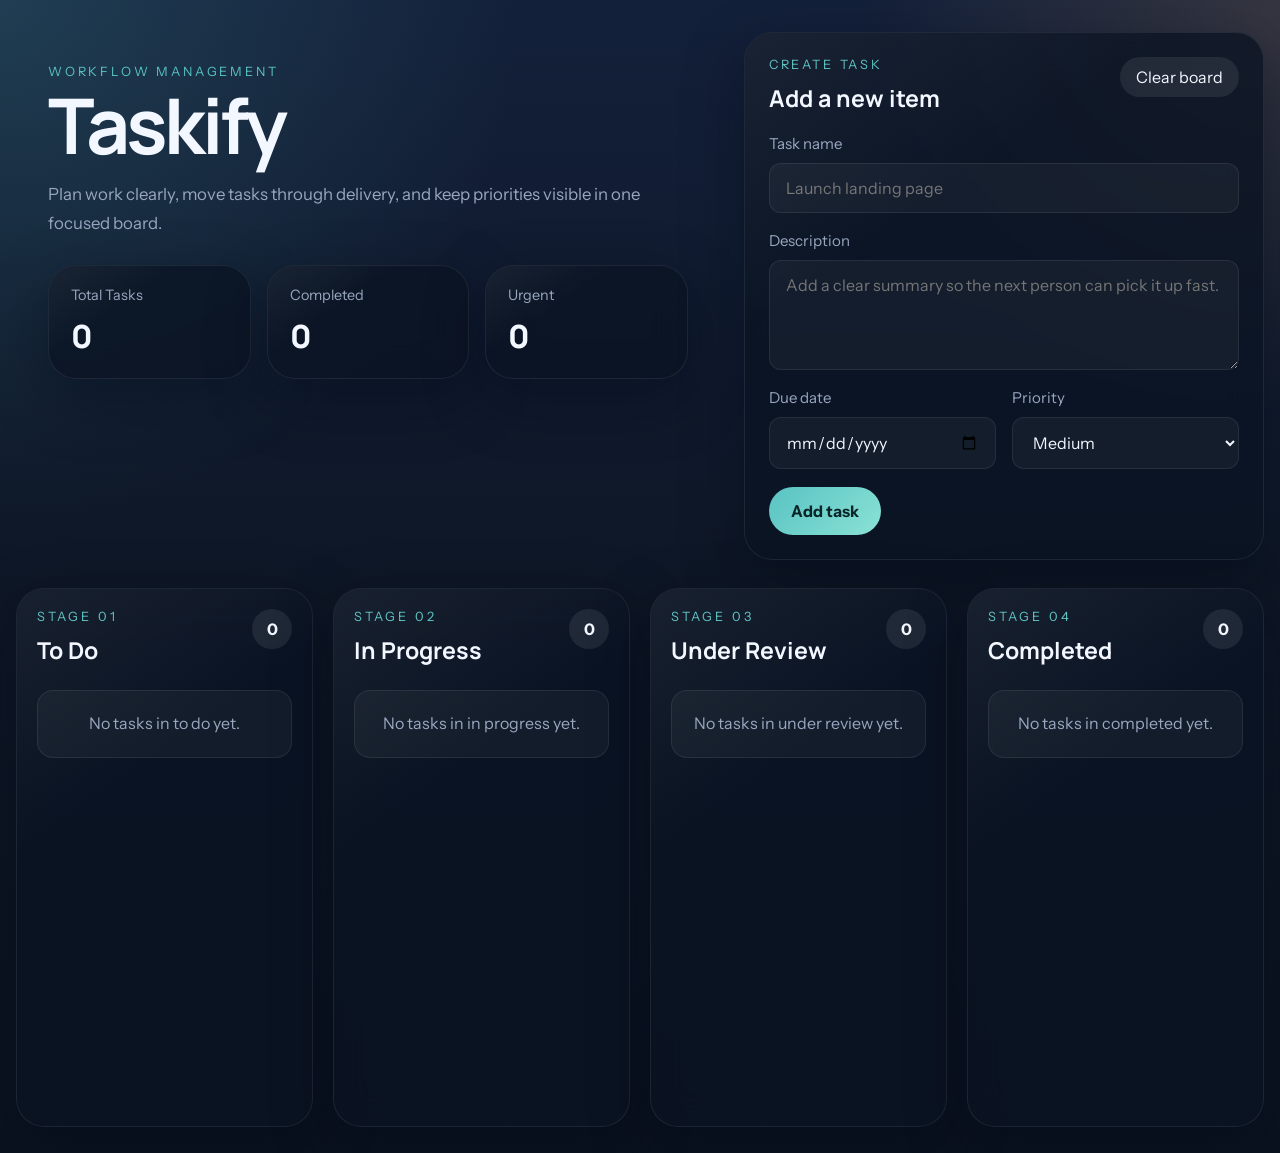
==== taskify.html @ ca89132d "Refactor Taskify into polished workflow dashboard" ====
<!DOCTYPE html>
<html lang="en">
<head>
    <meta charset="UTF-8">
    <meta http-equiv="refresh" content="0; url=index.html">
    <meta name="viewport" content="width=device-width, initial-scale=1.0">
    <title>Taskify</title>
</head>
<body>
    <p>Redirecting to <a href="index.html">Taskify</a>...</p>
</body>
</html>
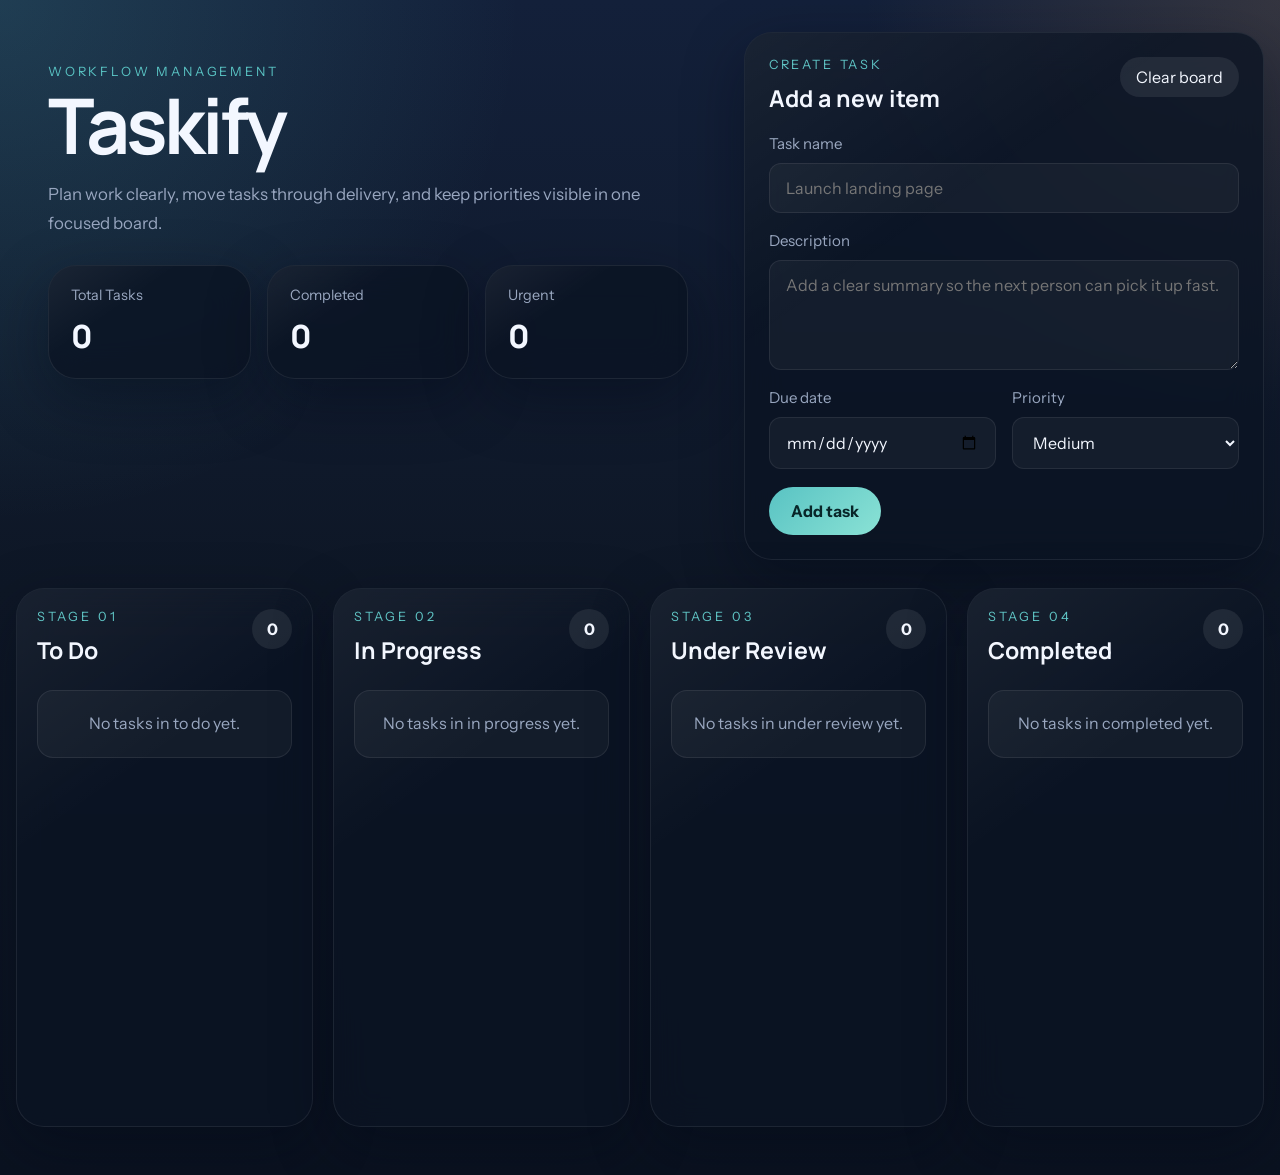
==== commit 88be5aed: "Restore taskify.html as main app entry" ====
--- a/taskify.html
+++ b/taskify.html
@@ -2,11 +2,155 @@
 <html lang="en">
 <head>
     <meta charset="UTF-8">
-    <meta http-equiv="refresh" content="0; url=index.html">
     <meta name="viewport" content="width=device-width, initial-scale=1.0">
-    <title>Taskify</title>
+    <title>Taskify | Workflow Dashboard</title>
+    <meta
+        name="description"
+        content="Taskify is a lightweight workflow dashboard for organizing tasks across the delivery pipeline."
+    >
+    <link rel="preconnect" href="https://fonts.googleapis.com">
+    <link rel="preconnect" href="https://fonts.gstatic.com" crossorigin>
+    <link
+        href="https://fonts.googleapis.com/css2?family=Instrument+Sans:wght@400;500;600;700&family=Manrope:wght@500;700;800&display=swap"
+        rel="stylesheet"
+    >
+    <link rel="stylesheet" href="style.css">
 </head>
 <body>
-    <p>Redirecting to <a href="index.html">Taskify</a>...</p>
+    <div class="app-shell">
+        <header class="hero">
+            <div class="hero__copy">
+                <p class="eyebrow">Workflow Management</p>
+                <h1>Taskify</h1>
+                <p class="hero__text">
+                    Plan work clearly, move tasks through delivery, and keep priorities visible in one focused board.
+                </p>
+                <div class="hero__metrics">
+                    <article class="metric-card">
+                        <span class="metric-card__label">Total Tasks</span>
+                        <strong class="metric-card__value" id="totalTasks">0</strong>
+                    </article>
+                    <article class="metric-card">
+                        <span class="metric-card__label">Completed</span>
+                        <strong class="metric-card__value" id="completedTasks">0</strong>
+                    </article>
+                    <article class="metric-card">
+                        <span class="metric-card__label">Urgent</span>
+                        <strong class="metric-card__value" id="urgentTasks">0</strong>
+                    </article>
+                </div>
+            </div>
+
+            <section class="panel composer" aria-labelledby="composerTitle">
+                <div class="panel__header">
+                    <div>
+                        <p class="panel__eyebrow">Create Task</p>
+                        <h2 id="composerTitle">Add a new item</h2>
+                    </div>
+                    <button class="ghost-button" id="clearAllBtn" type="button">Clear board</button>
+                </div>
+
+                <form id="taskForm" class="task-form">
+                    <label class="field">
+                        <span>Task name</span>
+                        <input id="taskTitle" name="title" type="text" maxlength="80" placeholder="Launch landing page" required>
+                    </label>
+
+                    <label class="field">
+                        <span>Description</span>
+                        <textarea
+                            id="taskDescription"
+                            name="description"
+                            rows="4"
+                            maxlength="240"
+                            placeholder="Add a clear summary so the next person can pick it up fast."
+                        ></textarea>
+                    </label>
+
+                    <div class="task-form__row">
+                        <label class="field">
+                            <span>Due date</span>
+                            <input id="taskDueDate" name="dueDate" type="date">
+                        </label>
+
+                        <label class="field">
+                            <span>Priority</span>
+                            <select id="taskPriority" name="priority">
+                                <option value="urgent">Urgent</option>
+                                <option value="high">High</option>
+                                <option value="medium" selected>Medium</option>
+                                <option value="low">Low</option>
+                            </select>
+                        </label>
+                    </div>
+
+                    <button class="primary-button" type="submit">Add task</button>
+                </form>
+            </section>
+        </header>
+
+        <main class="board" aria-label="Task workflow board">
+            <section class="column panel" data-status="todo">
+                <header class="column__header">
+                    <div>
+                        <p class="column__eyebrow">Stage 01</p>
+                        <h2>To Do</h2>
+                    </div>
+                    <span class="column__count" data-count="todo">0</span>
+                </header>
+                <div class="column__dropzone" id="todoColumn" aria-label="To do tasks"></div>
+            </section>
+
+            <section class="column panel" data-status="in-progress">
+                <header class="column__header">
+                    <div>
+                        <p class="column__eyebrow">Stage 02</p>
+                        <h2>In Progress</h2>
+                    </div>
+                    <span class="column__count" data-count="in-progress">0</span>
+                </header>
+                <div class="column__dropzone" id="progressColumn" aria-label="In progress tasks"></div>
+            </section>
+
+            <section class="column panel" data-status="review">
+                <header class="column__header">
+                    <div>
+                        <p class="column__eyebrow">Stage 03</p>
+                        <h2>Under Review</h2>
+                    </div>
+                    <span class="column__count" data-count="review">0</span>
+                </header>
+                <div class="column__dropzone" id="reviewColumn" aria-label="Under review tasks"></div>
+            </section>
+
+            <section class="column panel" data-status="done">
+                <header class="column__header">
+                    <div>
+                        <p class="column__eyebrow">Stage 04</p>
+                        <h2>Completed</h2>
+                    </div>
+                    <span class="column__count" data-count="done">0</span>
+                </header>
+                <div class="column__dropzone" id="doneColumn" aria-label="Completed tasks"></div>
+            </section>
+        </main>
+    </div>
+
+    <template id="taskCardTemplate">
+        <article class="task-card" draggable="true">
+            <div class="task-card__top">
+                <span class="task-card__priority"></span>
+                <button class="task-card__delete" type="button" aria-label="Delete task">Delete</button>
+            </div>
+            <h3 class="task-card__title"></h3>
+            <p class="task-card__description"></p>
+            <div class="task-card__meta">
+                <span class="task-card__date"></span>
+                <span class="task-card__status"></span>
+            </div>
+        </article>
+    </template>
+
+    <script src="app.js"></script>
 </body>
 </html>
--- a/style.css
+++ b/style.css
@@ -0,0 +1,414 @@
+:root {
+    --bg: #0e1726;
+    --bg-accent: #16233a;
+    --panel: rgba(11, 20, 35, 0.78);
+    --panel-border: rgba(255, 255, 255, 0.08);
+    --panel-shadow: 0 20px 60px rgba(3, 8, 20, 0.38);
+    --text: #f3f7ff;
+    --muted: #98a6bf;
+    --line: rgba(255, 255, 255, 0.08);
+    --primary: #59c3c3;
+    --primary-strong: #2ea3a3;
+    --danger: #ff6b6b;
+    --warning: #f7b267;
+    --success: #7bd389;
+    --low: #7f8ea3;
+    --radius-xl: 28px;
+    --radius-lg: 22px;
+    --radius-md: 16px;
+    --radius-sm: 12px;
+}
+
+* {
+    box-sizing: border-box;
+}
+
+html {
+    scroll-behavior: smooth;
+}
+
+body {
+    margin: 0;
+    min-height: 100vh;
+    font-family: "Instrument Sans", sans-serif;
+    color: var(--text);
+    background:
+        radial-gradient(circle at top left, rgba(89, 195, 195, 0.18), transparent 30%),
+        radial-gradient(circle at top right, rgba(247, 178, 103, 0.15), transparent 24%),
+        linear-gradient(180deg, #13203a 0%, #0e1726 50%, #0a1220 100%);
+}
+
+button,
+input,
+select,
+textarea {
+    font: inherit;
+}
+
+button {
+    cursor: pointer;
+}
+
+.app-shell {
+    width: min(1440px, calc(100% - 32px));
+    margin: 0 auto;
+    padding: 32px 0 48px;
+}
+
+.hero {
+    display: grid;
+    grid-template-columns: minmax(0, 1.15fr) minmax(360px, 0.85fr);
+    gap: 24px;
+    align-items: stretch;
+}
+
+.hero__copy {
+    padding: 32px;
+}
+
+.eyebrow,
+.panel__eyebrow,
+.column__eyebrow {
+    margin: 0 0 10px;
+    font-size: 0.8rem;
+    text-transform: uppercase;
+    letter-spacing: 0.22em;
+    color: var(--primary);
+}
+
+.hero h1 {
+    margin: 0;
+    font-family: "Manrope", sans-serif;
+    font-size: clamp(3rem, 6vw, 5.25rem);
+    line-height: 0.95;
+    letter-spacing: -0.05em;
+}
+
+.hero__text {
+    max-width: 640px;
+    margin: 18px 0 0;
+    font-size: 1.05rem;
+    line-height: 1.7;
+    color: var(--muted);
+}
+
+.hero__metrics {
+    display: grid;
+    grid-template-columns: repeat(3, minmax(0, 1fr));
+    gap: 16px;
+    margin-top: 28px;
+}
+
+.metric-card,
+.panel {
+    position: relative;
+    overflow: hidden;
+    border: 1px solid var(--panel-border);
+    border-radius: var(--radius-xl);
+    background: var(--panel);
+    box-shadow: var(--panel-shadow);
+    backdrop-filter: blur(18px);
+}
+
+.metric-card {
+    padding: 20px 22px;
+}
+
+.metric-card::before,
+.panel::before {
+    content: "";
+    position: absolute;
+    inset: 0;
+    background: linear-gradient(145deg, rgba(255, 255, 255, 0.06), transparent 36%);
+    pointer-events: none;
+}
+
+.metric-card__label {
+    display: block;
+    color: var(--muted);
+    font-size: 0.9rem;
+}
+
+.metric-card__value {
+    display: block;
+    margin-top: 10px;
+    font-family: "Manrope", sans-serif;
+    font-size: 2rem;
+    font-weight: 800;
+}
+
+.composer {
+    padding: 24px;
+}
+
+.panel__header,
+.column__header {
+    display: flex;
+    align-items: flex-start;
+    justify-content: space-between;
+    gap: 16px;
+}
+
+.panel__header h2,
+.column__header h2 {
+    margin: 0;
+    font-family: "Manrope", sans-serif;
+    font-size: 1.45rem;
+}
+
+.ghost-button,
+.primary-button {
+    border: 0;
+    border-radius: 999px;
+    transition: transform 180ms ease, background-color 180ms ease, opacity 180ms ease;
+}
+
+.ghost-button {
+    padding: 10px 16px;
+    color: var(--text);
+    background: rgba(255, 255, 255, 0.08);
+}
+
+.ghost-button:hover,
+.primary-button:hover {
+    transform: translateY(-1px);
+}
+
+.task-form {
+    display: grid;
+    gap: 18px;
+    margin-top: 20px;
+}
+
+.task-form__row {
+    display: grid;
+    grid-template-columns: repeat(2, minmax(0, 1fr));
+    gap: 16px;
+}
+
+.field {
+    display: grid;
+    gap: 10px;
+}
+
+.field span {
+    font-size: 0.94rem;
+    color: var(--muted);
+}
+
+.field input,
+.field select,
+.field textarea {
+    width: 100%;
+    border: 1px solid rgba(255, 255, 255, 0.08);
+    border-radius: var(--radius-sm);
+    padding: 14px 16px;
+    color: var(--text);
+    background: rgba(255, 255, 255, 0.04);
+    outline: none;
+    transition: border-color 180ms ease, box-shadow 180ms ease, background-color 180ms ease;
+}
+
+.field textarea {
+    resize: vertical;
+    min-height: 110px;
+}
+
+.field input:focus,
+.field select:focus,
+.field textarea:focus {
+    border-color: rgba(89, 195, 195, 0.65);
+    box-shadow: 0 0 0 4px rgba(89, 195, 195, 0.12);
+    background: rgba(255, 255, 255, 0.06);
+}
+
+.primary-button {
+    justify-self: start;
+    padding: 14px 22px;
+    font-weight: 700;
+    color: #082629;
+    background: linear-gradient(135deg, var(--primary) 0%, #8ae2d5 100%);
+}
+
+.board {
+    display: grid;
+    grid-template-columns: repeat(4, minmax(0, 1fr));
+    gap: 20px;
+    margin-top: 28px;
+}
+
+.column {
+    padding: 20px;
+    min-height: 520px;
+}
+
+.column__count {
+    display: inline-flex;
+    align-items: center;
+    justify-content: center;
+    min-width: 40px;
+    height: 40px;
+    border-radius: 999px;
+    color: var(--text);
+    background: rgba(255, 255, 255, 0.08);
+    font-weight: 700;
+}
+
+.column__dropzone {
+    display: grid;
+    align-content: start;
+    gap: 14px;
+    min-height: 420px;
+    margin-top: 20px;
+    padding: 4px 0;
+    border-radius: var(--radius-md);
+    transition: background-color 180ms ease, outline-color 180ms ease;
+}
+
+.column__dropzone.is-active {
+    outline: 2px dashed rgba(89, 195, 195, 0.55);
+    outline-offset: 8px;
+    background: rgba(89, 195, 195, 0.04);
+}
+
+.task-card,
+.empty-state {
+    border-radius: var(--radius-md);
+    border: 1px solid var(--line);
+    background: rgba(255, 255, 255, 0.04);
+}
+
+.task-card {
+    padding: 16px;
+    display: grid;
+    gap: 14px;
+    cursor: grab;
+    transition: transform 180ms ease, border-color 180ms ease, background-color 180ms ease, box-shadow 180ms ease;
+}
+
+.task-card:hover {
+    transform: translateY(-2px);
+    border-color: rgba(255, 255, 255, 0.14);
+    background: rgba(255, 255, 255, 0.06);
+    box-shadow: 0 14px 28px rgba(6, 12, 26, 0.22);
+}
+
+.task-card:active {
+    cursor: grabbing;
+}
+
+.task-card__top,
+.task-card__meta {
+    display: flex;
+    align-items: center;
+    justify-content: space-between;
+    gap: 12px;
+}
+
+.task-card__priority,
+.task-card__date,
+.task-card__status {
+    display: inline-flex;
+    align-items: center;
+    border-radius: 999px;
+    padding: 7px 10px;
+    font-size: 0.78rem;
+    font-weight: 700;
+    letter-spacing: 0.02em;
+}
+
+.task-card__priority[data-priority="urgent"] {
+    background: rgba(255, 107, 107, 0.18);
+    color: #ffc4c4;
+}
+
+.task-card__priority[data-priority="high"] {
+    background: rgba(247, 178, 103, 0.18);
+    color: #ffd9ac;
+}
+
+.task-card__priority[data-priority="medium"] {
+    background: rgba(123, 211, 137, 0.18);
+    color: #cbf3cf;
+}
+
+.task-card__priority[data-priority="low"] {
+    background: rgba(127, 142, 163, 0.18);
+    color: #dae2f0;
+}
+
+.task-card__delete {
+    border: 0;
+    background: transparent;
+    color: var(--muted);
+    font-size: 0.82rem;
+    padding: 0;
+}
+
+.task-card__delete:hover {
+    color: #ffd6d6;
+}
+
+.task-card__title {
+    margin: 0;
+    font-family: "Manrope", sans-serif;
+    font-size: 1.08rem;
+    line-height: 1.35;
+}
+
+.task-card__description {
+    margin: 0;
+    color: var(--muted);
+    font-size: 0.95rem;
+    line-height: 1.6;
+}
+
+.task-card__date,
+.task-card__status {
+    color: var(--muted);
+    background: rgba(255, 255, 255, 0.05);
+}
+
+.empty-state {
+    padding: 20px;
+    color: var(--muted);
+    text-align: center;
+    line-height: 1.6;
+}
+
+@media (max-width: 1180px) {
+    .hero {
+        grid-template-columns: 1fr;
+    }
+
+    .board {
+        grid-template-columns: repeat(2, minmax(0, 1fr));
+    }
+}
+
+@media (max-width: 720px) {
+    .app-shell {
+        width: min(100% - 20px, 100%);
+        padding-top: 20px;
+    }
+
+    .hero__copy,
+    .composer,
+    .column {
+        padding: 18px;
+    }
+
+    .hero__metrics,
+    .task-form__row,
+    .board {
+        grid-template-columns: 1fr;
+    }
+
+    .column {
+        min-height: auto;
+    }
+
+    .column__dropzone {
+        min-height: 200px;
+    }
+}
